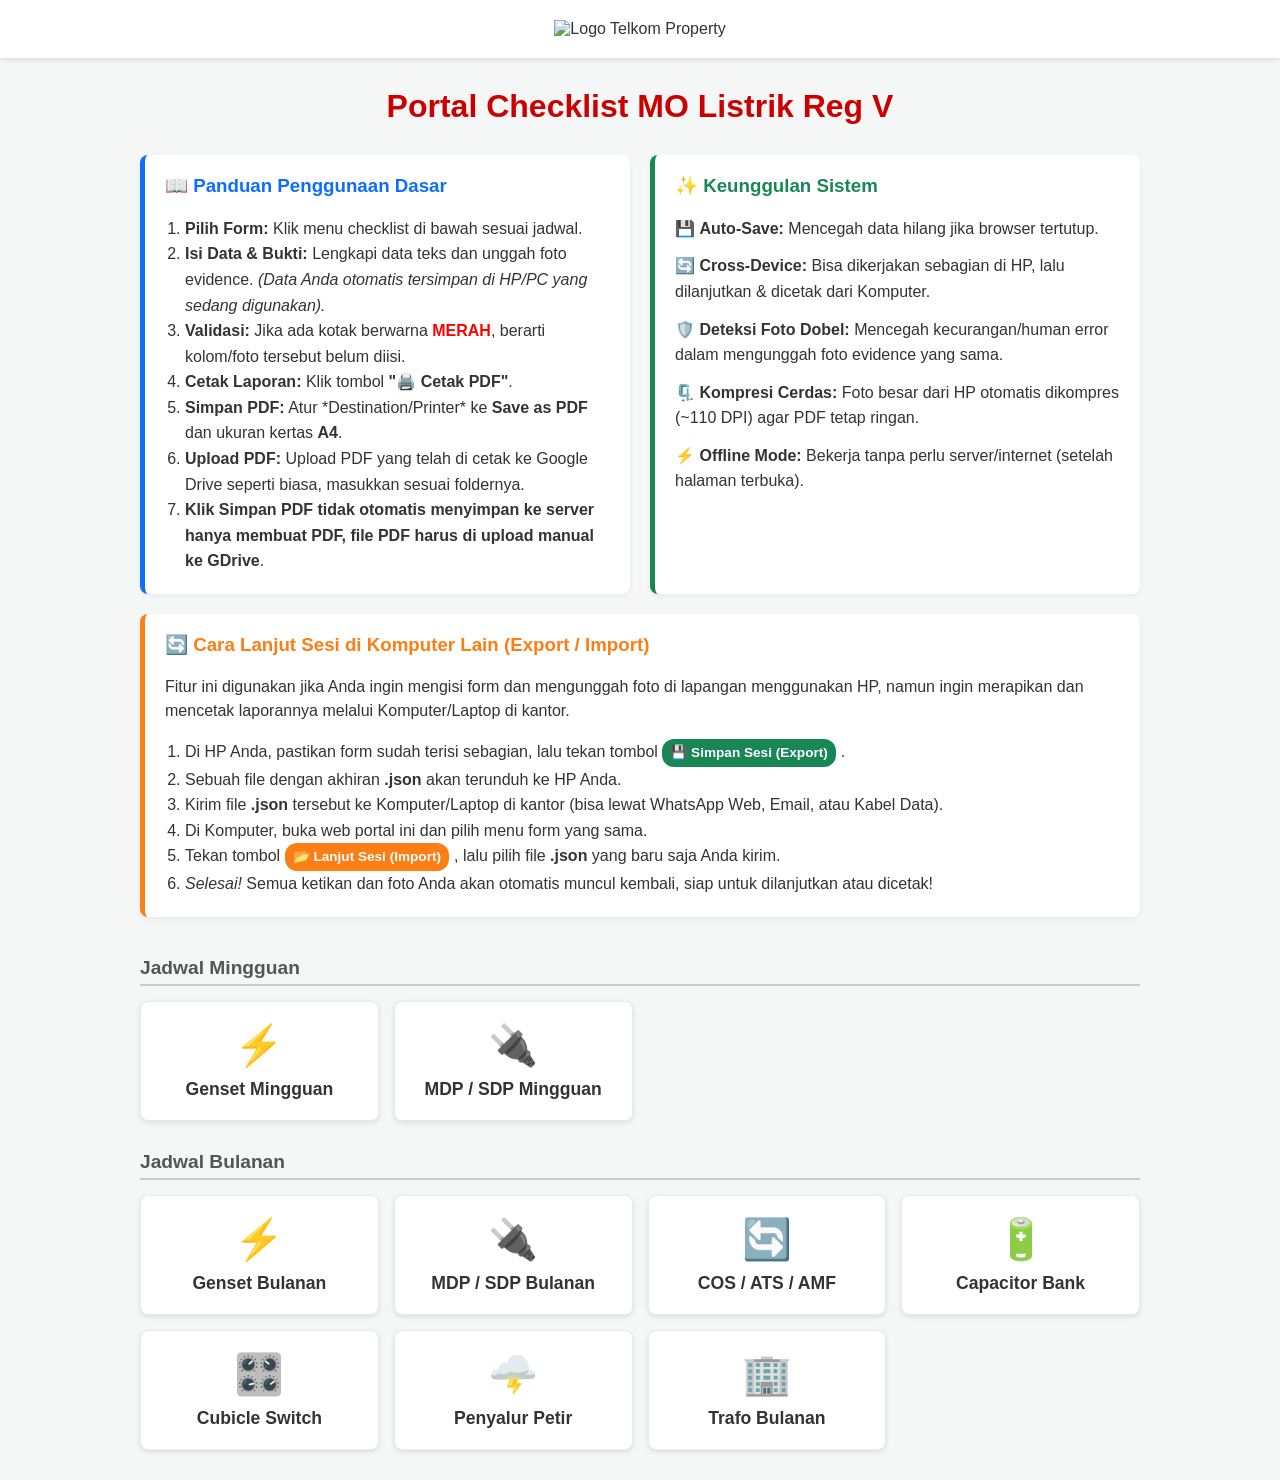
==== index.html @ 90b888e1 "Update index.html" ====
<!DOCTYPE html>
<html lang="id">
<head>
    <meta charset="UTF-8">
    <meta name="viewport" content="width=device-width, initial-scale=1.0">
    <title>Portal Checklist Operasional</title>
    <style>
        body { font-family: 'Segoe UI', Tahoma, Geneva, Verdana, sans-serif; margin: 0; padding: 0; background-color: #f4f7f6; color: #333; }
        header { background-color: #fff; padding: 20px 0; box-shadow: 0 2px 4px rgba(0,0,0,0.1); text-align: center; }
        .logo { max-width: 200px; }
        .container { max-width: 1000px; margin: 30px auto; padding: 0 20px; }
        h1 { color: #cc0000; text-align: center; margin-bottom: 30px; }
        
        /* Layout Grid untuk Panduan & Keunggulan */
        .info-section { display: grid; grid-template-columns: 1fr 1fr; gap: 20px; margin-bottom: 20px; }
        @media (max-width: 768px) { .info-section { grid-template-columns: 1fr; } }
        
        /* Gaya Kartu Panduan */
        .tutorial-card { background: #fff; border-left: 5px solid #0d6efd; padding: 20px; border-radius: 8px; box-shadow: 0 2px 5px rgba(0,0,0,0.05); }
        .tutorial-card h3 { margin-top: 0; color: #0d6efd; }
        .tutorial-card ol { padding-left: 20px; line-height: 1.6; margin-bottom: 0; }
        
        /* Gaya Kartu Keunggulan */
        .features-card { background: #fff; border-left: 5px solid #198754; padding: 20px; border-radius: 8px; box-shadow: 0 2px 5px rgba(0,0,0,0.05); }
        .features-card h3 { margin-top: 0; color: #198754; }
        .features-card ul { padding-left: 0; line-height: 1.6; list-style-type: none; margin-bottom: 0; }
        .features-card ul li { margin-bottom: 12px; }

        /* Gaya Kartu Panduan Export/Import */
        .advanced-card { background: #fff; border-left: 5px solid #fd7e14; padding: 20px; border-radius: 8px; box-shadow: 0 2px 5px rgba(0,0,0,0.05); margin-bottom: 40px; }
        .advanced-card h3 { margin-top: 0; color: #fd7e14; }
        .advanced-card p { margin-top: 0; line-height: 1.5; }
        .advanced-card ol { padding-left: 20px; line-height: 1.6; margin-bottom: 0; }
        
        /* Gaya Grid & Kad Menu */
        .category-title { margin-top: 20px; margin-bottom: 15px; border-bottom: 2px solid #ccc; padding-bottom: 5px; color: #555; font-size: 1.2em; }
        .grid { display: grid; grid-template-columns: repeat(auto-fill, minmax(220px, 1fr)); gap: 15px; margin-bottom: 30px;}
        .card { background: #fff; padding: 20px; border-radius: 8px; box-shadow: 0 2px 5px rgba(0,0,0,0.1); text-align: center; transition: transform 0.2s, box-shadow 0.2s; text-decoration: none; color: #333; display: block; border: 1px solid #eaeaea; }
        .card:hover { transform: translateY(-5px); box-shadow: 0 5px 15px rgba(0,0,0,0.15); border-color: #cc0000; }
        .card-icon { font-size: 2.5em; margin-bottom: 10px; }
        .card-title { font-weight: bold; font-size: 1.1em; }

        /* Label Badge untuk highlight */
        .badge { display: inline-block; padding: 3px 8px; border-radius: 12px; font-size: 0.85em; font-weight: bold; color: white; margin-right: 5px;}
        .badge-green { background-color: #198754; }
        .badge-orange { background-color: #fd7e14; }
    </style>
</head>
<body>
    <header>
        <img src="https://telkomproperty.co.id/_next/image?url=%2F_next%2Fstatic%2Fmedia%2FlogoTelkomHeader.ff908c55.png&w=3840&q=75" alt="Logo Telkom Property" class="logo">
    </header>

    <div class="container">
        <h1>Portal Checklist MO Listrik Reg V</h1>

        <div class="info-section">
            <div class="tutorial-card">
                <h3>📖 Panduan Penggunaan Dasar</h3>
                <ol>
                    <li><b>Pilih Form:</b> Klik menu checklist di bawah sesuai jadwal.</li>
                    <li><b>Isi Data & Bukti:</b> Lengkapi data teks dan unggah foto evidence. <i>(Data Anda otomatis tersimpan di HP/PC yang sedang digunakan).</i></li>
                    <li><b>Validasi:</b> Jika ada kotak berwarna <span style="color:red; font-weight:bold;">MERAH</span>, berarti kolom/foto tersebut belum diisi.</li>
                    <li><b>Cetak Laporan:</b> Klik tombol <b>"🖨️ Cetak PDF"</b>.</li>
                    <li><b>Simpan PDF:</b> Atur *Destination/Printer* ke <b>Save as PDF</b> dan ukuran kertas <b>A4</b>.</li>
                    <li><b>Upload PDF:</b> Upload PDF yang telah di cetak ke Google Drive seperti biasa, masukkan sesuai foldernya.</li>
                    <li><b>Klik Simpan PDF tidak otomatis menyimpan ke server hanya membuat PDF, file PDF harus di upload manual ke GDrive</b>.</li>
                </ol>
            </div>

            <div class="features-card">
                <h3>✨ Keunggulan Sistem</h3>
                <ul>
                    <li>💾 <b>Auto-Save:</b> Mencegah data hilang jika browser tertutup.</li>
                    <li>🔄 <b>Cross-Device:</b> Bisa dikerjakan sebagian di HP, lalu dilanjutkan & dicetak dari Komputer.</li>
                    <li>🛡️ <b>Deteksi Foto Dobel:</b> Mencegah kecurangan/human error dalam mengunggah foto evidence yang sama.</li>
                    <li>🗜️ <b>Kompresi Cerdas:</b> Foto besar dari HP otomatis dikompres (~110 DPI) agar PDF tetap ringan.</li>
                    <li>⚡ <b>Offline Mode:</b> Bekerja tanpa perlu server/internet (setelah halaman terbuka).</li>
                </ul>
            </div>
        </div>

        <div class="advanced-card">
            <h3>🔄 Cara Lanjut Sesi di Komputer Lain (Export / Import)</h3>
            <p>Fitur ini digunakan jika Anda ingin mengisi form dan mengunggah foto di lapangan menggunakan HP, namun ingin merapikan dan mencetak laporannya melalui Komputer/Laptop di kantor.</p>
            <ol>
                <li>Di HP Anda, pastikan form sudah terisi sebagian, lalu tekan tombol <span class="badge badge-green">💾 Simpan Sesi (Export)</span>.</li>
                <li>Sebuah file dengan akhiran <b>.json</b> akan terunduh ke HP Anda.</li>
                <li>Kirim file <b>.json</b> tersebut ke Komputer/Laptop di kantor (bisa lewat WhatsApp Web, Email, atau Kabel Data).</li>
                <li>Di Komputer, buka web portal ini dan pilih menu form yang sama.</li>
                <li>Tekan tombol <span class="badge badge-orange">📂 Lanjut Sesi (Import)</span>, lalu pilih file <b>.json</b> yang baru saja Anda kirim.</li>
                <li><i>Selesai!</i> Semua ketikan dan foto Anda akan otomatis muncul kembali, siap untuk dilanjutkan atau dicetak!</li>
            </ol>
        </div>

        <h2 class="category-title">Jadwal Mingguan</h2>
        <div class="grid">
            <a href="GENSET_MINGGUAN.html" class="card">
                <div class="card-icon">⚡</div>
                <div class="card-title">Genset Mingguan</div>
            </a>
            <a href="MDP_SDP_MINGGUAN.html" class="card">
                <div class="card-icon">🔌</div>
                <div class="card-title">MDP / SDP Mingguan</div>
            </a>
        </div>

        <h2 class="category-title">Jadwal Bulanan</h2>
        <div class="grid">
            <a href="GENSET_BULANAN.html" class="card">
                <div class="card-icon">⚡</div>
                <div class="card-title">Genset Bulanan</div>
            </a>
            <a href="MDP_SDP_BULANAN.html" class="card">
                <div class="card-icon">🔌</div>
                <div class="card-title">MDP / SDP Bulanan</div>
            </a>
            <a href="PEMERIKSAAN_COS_ATS.html" class="card">
                <div class="card-icon">🔄</div>
                <div class="card-title">COS / ATS / AMF</div>
            </a>
            <a href="CAPACITOR_BULANAN.html" class="card">
                <div class="card-icon">🔋</div>
                <div class="card-title">Capacitor Bank</div>
            </a>
            <a href="CUBICLE_SWITCH_BULANAN.html" class="card">
                <div class="card-icon">🎛️</div>
                <div class="card-title">Cubicle Switch</div>
            </a>
            <a href="PENYALUR_PETIR_BULANAN.html" class="card">
                <div class="card-icon">🌩️</div>
                <div class="card-title">Penyalur Petir</div>
            </a>
            <a href="TRAFO_BULANAN.html" class="card">
                <div class="card-icon">🏢</div>
                <div class="card-title">Trafo Bulanan</div>
            </a>
        </div>
    </div>
</body>

</html>
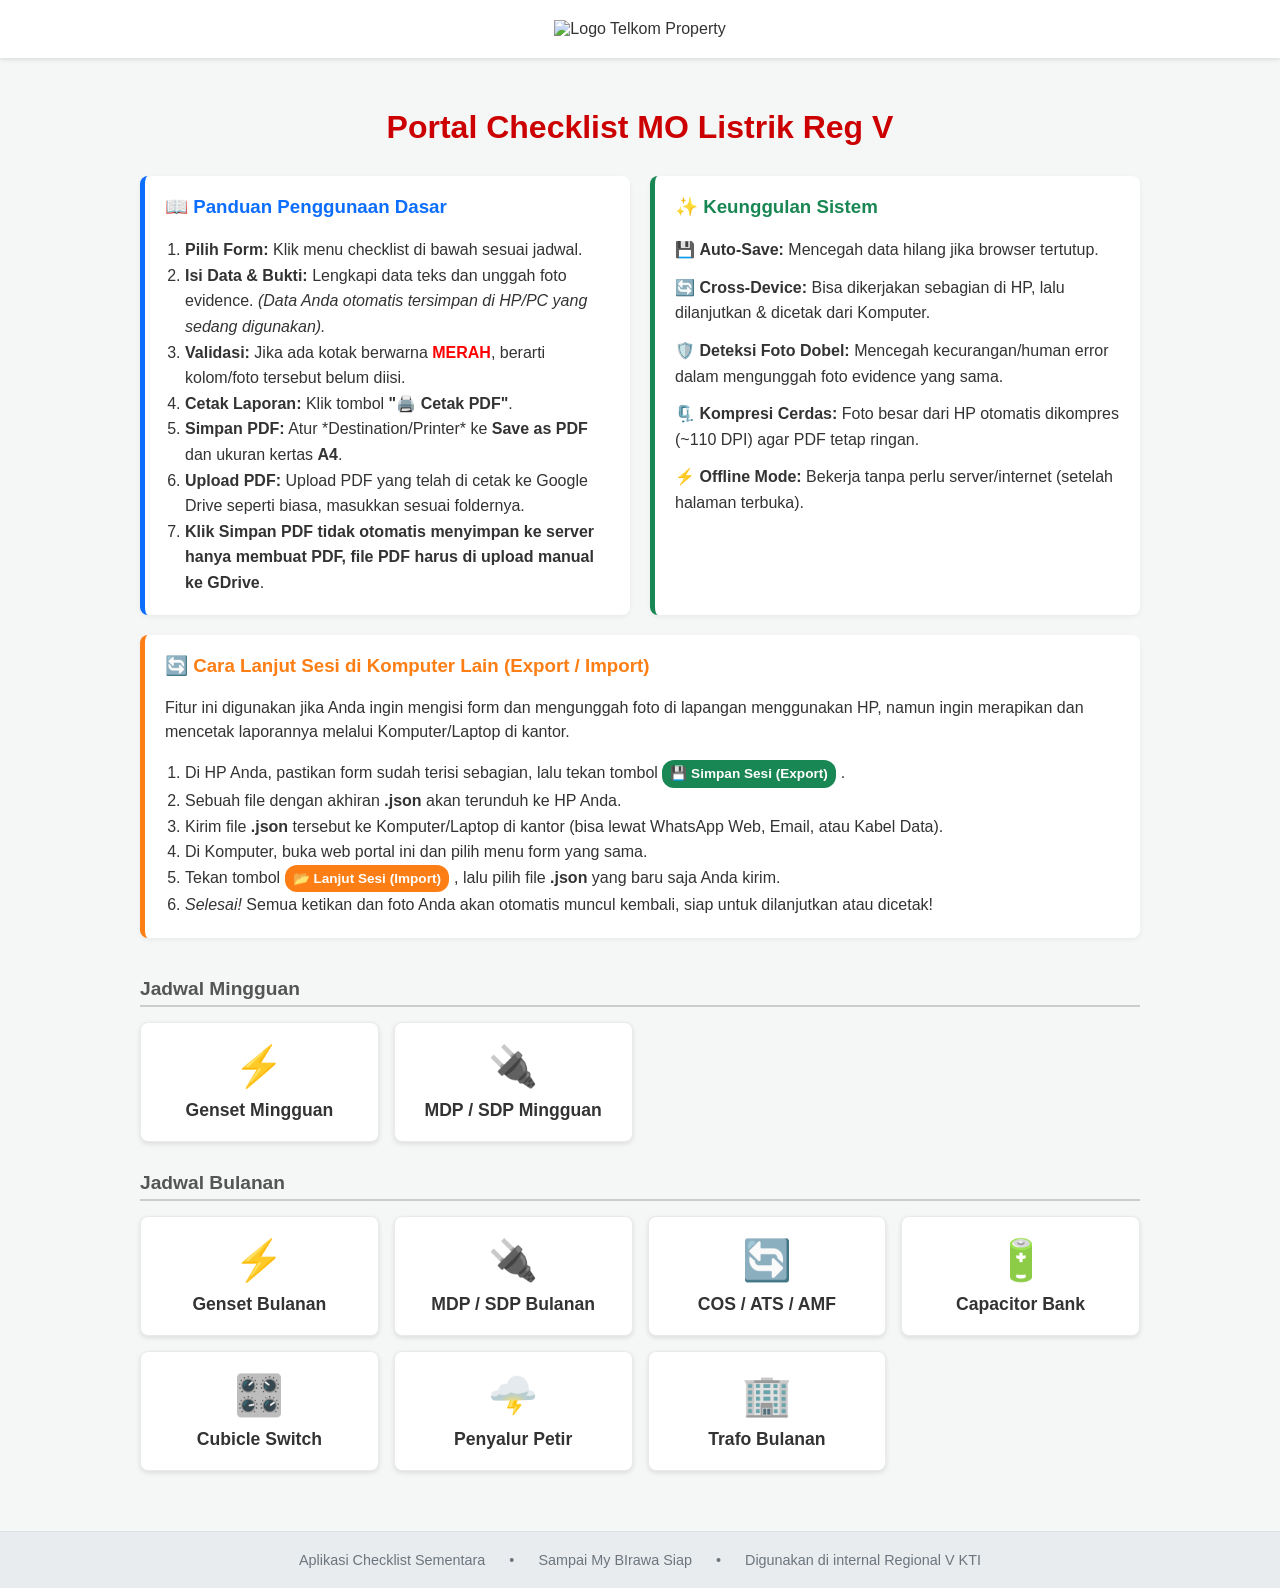
==== commit b088664c: "Update index.html" ====
--- a/index.html
+++ b/index.html
@@ -5,10 +5,10 @@
     <meta name="viewport" content="width=device-width, initial-scale=1.0">
     <title>Portal Checklist Operasional</title>
     <style>
-        body { font-family: 'Segoe UI', Tahoma, Geneva, Verdana, sans-serif; margin: 0; padding: 0; background-color: #f4f7f6; color: #333; }
+        body { font-family: 'Segoe UI', Tahoma, Geneva, Verdana, sans-serif; margin: 0; padding: 0; background-color: #f4f7f6; color: #333; display: flex; flex-direction: column; min-height: 100vh; }
         header { background-color: #fff; padding: 20px 0; box-shadow: 0 2px 4px rgba(0,0,0,0.1); text-align: center; }
         .logo { max-width: 200px; }
-        .container { max-width: 1000px; margin: 30px auto; padding: 0 20px; }
+        .container { max-width: 1000px; margin: 30px auto; padding: 0 20px; flex: 1; }
         h1 { color: #cc0000; text-align: center; margin-bottom: 30px; }
         
         /* Layout Grid untuk Panduan & Keunggulan */
@@ -44,6 +44,25 @@
         .badge { display: inline-block; padding: 3px 8px; border-radius: 12px; font-size: 0.85em; font-weight: bold; color: white; margin-right: 5px;}
         .badge-green { background-color: #198754; }
         .badge-orange { background-color: #fd7e14; }
+
+        /* Gaya Footer Baru */
+        footer {
+            background-color: #e9ecef;
+            color: #6c757d;
+            text-align: center;
+            padding: 20px;
+            font-size: 0.9em;
+            border-top: 1px solid #dee2e6;
+            margin-top: auto;
+        }
+        footer span {
+            display: inline-block;
+            margin: 0 10px;
+        }
+        @media (max-width: 768px) {
+            footer span { display: block; margin: 5px 0; }
+            footer .separator { display: none; }
+        }
     </style>
 </head>
 <body>
@@ -137,6 +156,14 @@
             </a>
         </div>
     </div>
+
+    <footer>
+        <span>Aplikasi Checklist Sementara</span> 
+        <span class="separator">&bull;</span> 
+        <span>Sampai My BIrawa Siap</span> 
+        <span class="separator">&bull;</span> 
+        <span>Digunakan di internal Regional V KTI</span>
+    </footer>
+
 </body>
-
 </html>
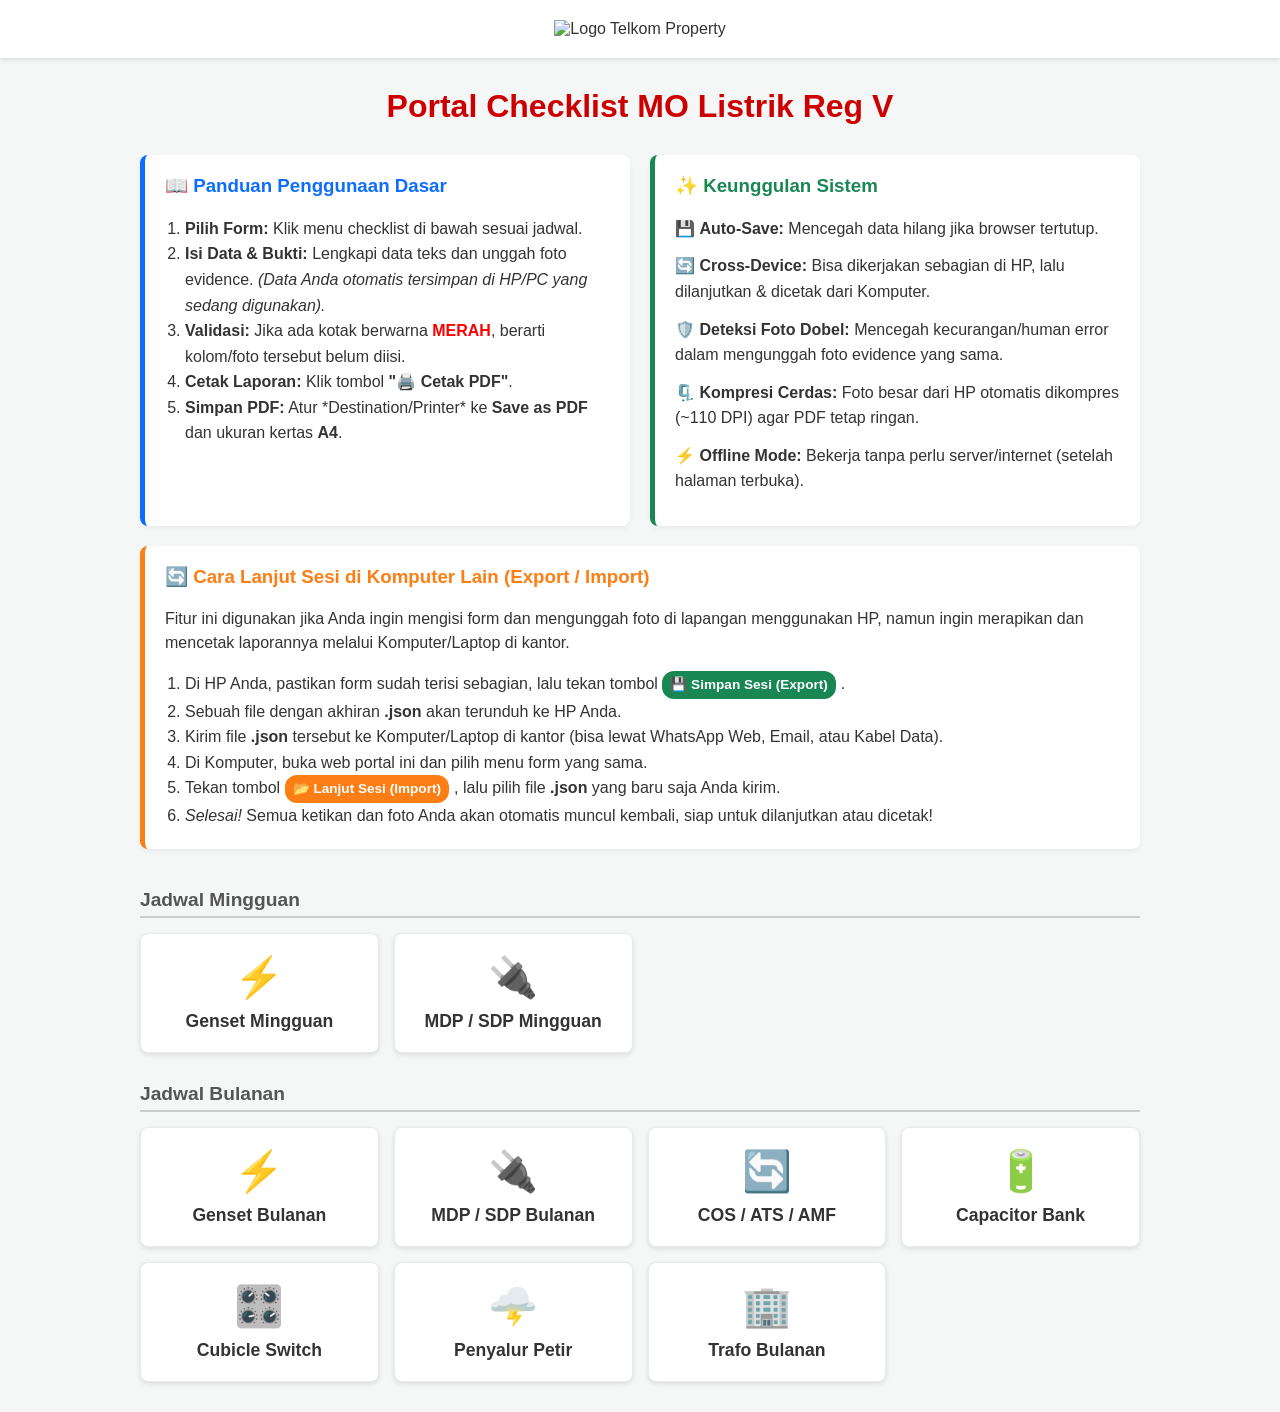
==== commit b10a841b: "Add files via upload" ====
--- a/index.html
+++ b/index.html
@@ -5,10 +5,10 @@
     <meta name="viewport" content="width=device-width, initial-scale=1.0">
     <title>Portal Checklist Operasional</title>
     <style>
-        body { font-family: 'Segoe UI', Tahoma, Geneva, Verdana, sans-serif; margin: 0; padding: 0; background-color: #f4f7f6; color: #333; display: flex; flex-direction: column; min-height: 100vh; }
+        body { font-family: 'Segoe UI', Tahoma, Geneva, Verdana, sans-serif; margin: 0; padding: 0; background-color: #f4f7f6; color: #333; }
         header { background-color: #fff; padding: 20px 0; box-shadow: 0 2px 4px rgba(0,0,0,0.1); text-align: center; }
         .logo { max-width: 200px; }
-        .container { max-width: 1000px; margin: 30px auto; padding: 0 20px; flex: 1; }
+        .container { max-width: 1000px; margin: 30px auto; padding: 0 20px; }
         h1 { color: #cc0000; text-align: center; margin-bottom: 30px; }
         
         /* Layout Grid untuk Panduan & Keunggulan */
@@ -44,25 +44,6 @@
         .badge { display: inline-block; padding: 3px 8px; border-radius: 12px; font-size: 0.85em; font-weight: bold; color: white; margin-right: 5px;}
         .badge-green { background-color: #198754; }
         .badge-orange { background-color: #fd7e14; }
-
-        /* Gaya Footer Baru */
-        footer {
-            background-color: #e9ecef;
-            color: #6c757d;
-            text-align: center;
-            padding: 20px;
-            font-size: 0.9em;
-            border-top: 1px solid #dee2e6;
-            margin-top: auto;
-        }
-        footer span {
-            display: inline-block;
-            margin: 0 10px;
-        }
-        @media (max-width: 768px) {
-            footer span { display: block; margin: 5px 0; }
-            footer .separator { display: none; }
-        }
     </style>
 </head>
 <body>
@@ -82,8 +63,6 @@
                     <li><b>Validasi:</b> Jika ada kotak berwarna <span style="color:red; font-weight:bold;">MERAH</span>, berarti kolom/foto tersebut belum diisi.</li>
                     <li><b>Cetak Laporan:</b> Klik tombol <b>"🖨️ Cetak PDF"</b>.</li>
                     <li><b>Simpan PDF:</b> Atur *Destination/Printer* ke <b>Save as PDF</b> dan ukuran kertas <b>A4</b>.</li>
-                    <li><b>Upload PDF:</b> Upload PDF yang telah di cetak ke Google Drive seperti biasa, masukkan sesuai foldernya.</li>
-                    <li><b>Klik Simpan PDF tidak otomatis menyimpan ke server hanya membuat PDF, file PDF harus di upload manual ke GDrive</b>.</li>
                 </ol>
             </div>
 
@@ -156,14 +135,5 @@
             </a>
         </div>
     </div>
-
-    <footer>
-        <span>Aplikasi Checklist Sementara</span> 
-        <span class="separator">&bull;</span> 
-        <span>Sampai My BIrawa Siap</span> 
-        <span class="separator">&bull;</span> 
-        <span>Digunakan di internal Regional V KTI</span>
-    </footer>
-
 </body>
-</html>
+</html>
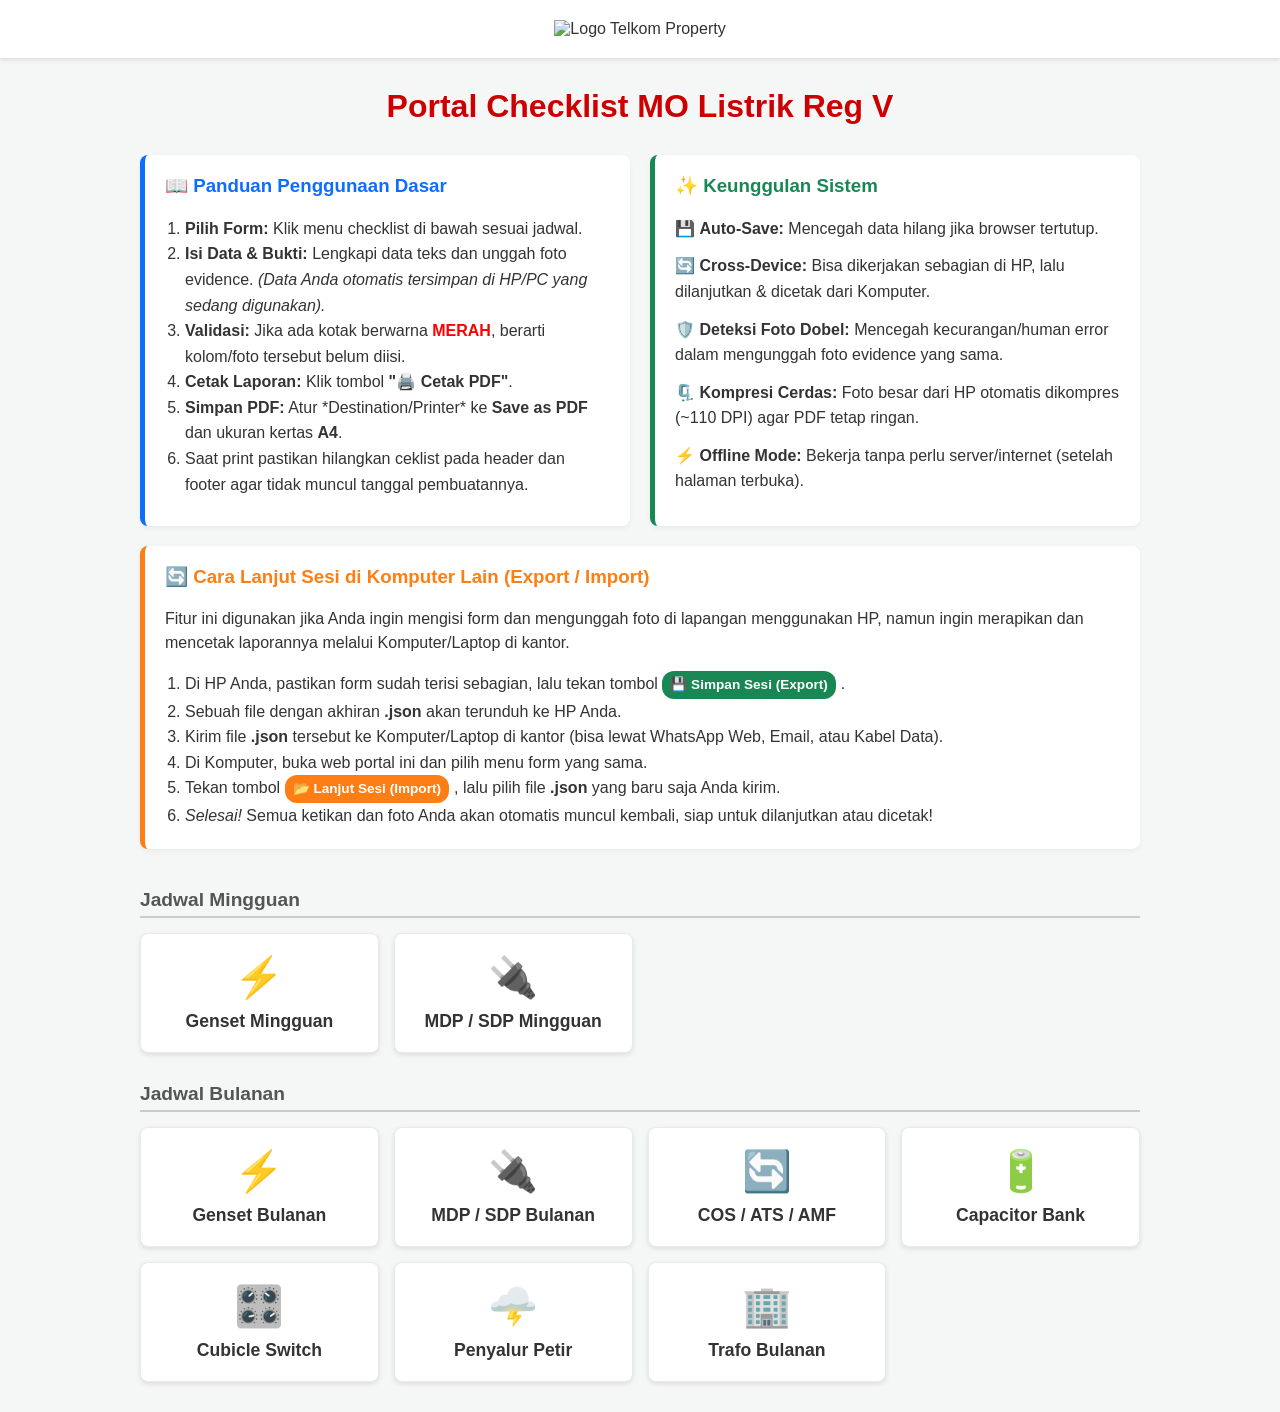
==== commit d55785e3: "Update index.html" ====
--- a/index.html
+++ b/index.html
@@ -63,6 +63,7 @@
                     <li><b>Validasi:</b> Jika ada kotak berwarna <span style="color:red; font-weight:bold;">MERAH</span>, berarti kolom/foto tersebut belum diisi.</li>
                     <li><b>Cetak Laporan:</b> Klik tombol <b>"🖨️ Cetak PDF"</b>.</li>
                     <li><b>Simpan PDF:</b> Atur *Destination/Printer* ke <b>Save as PDF</b> dan ukuran kertas <b>A4</b>.</li>
+                    <li>Saat print pastikan hilangkan ceklist pada header dan footer agar tidak muncul tanggal pembuatannya.</li>
                 </ol>
             </div>
 
@@ -136,4 +137,4 @@
         </div>
     </div>
 </body>
-</html>+</html>
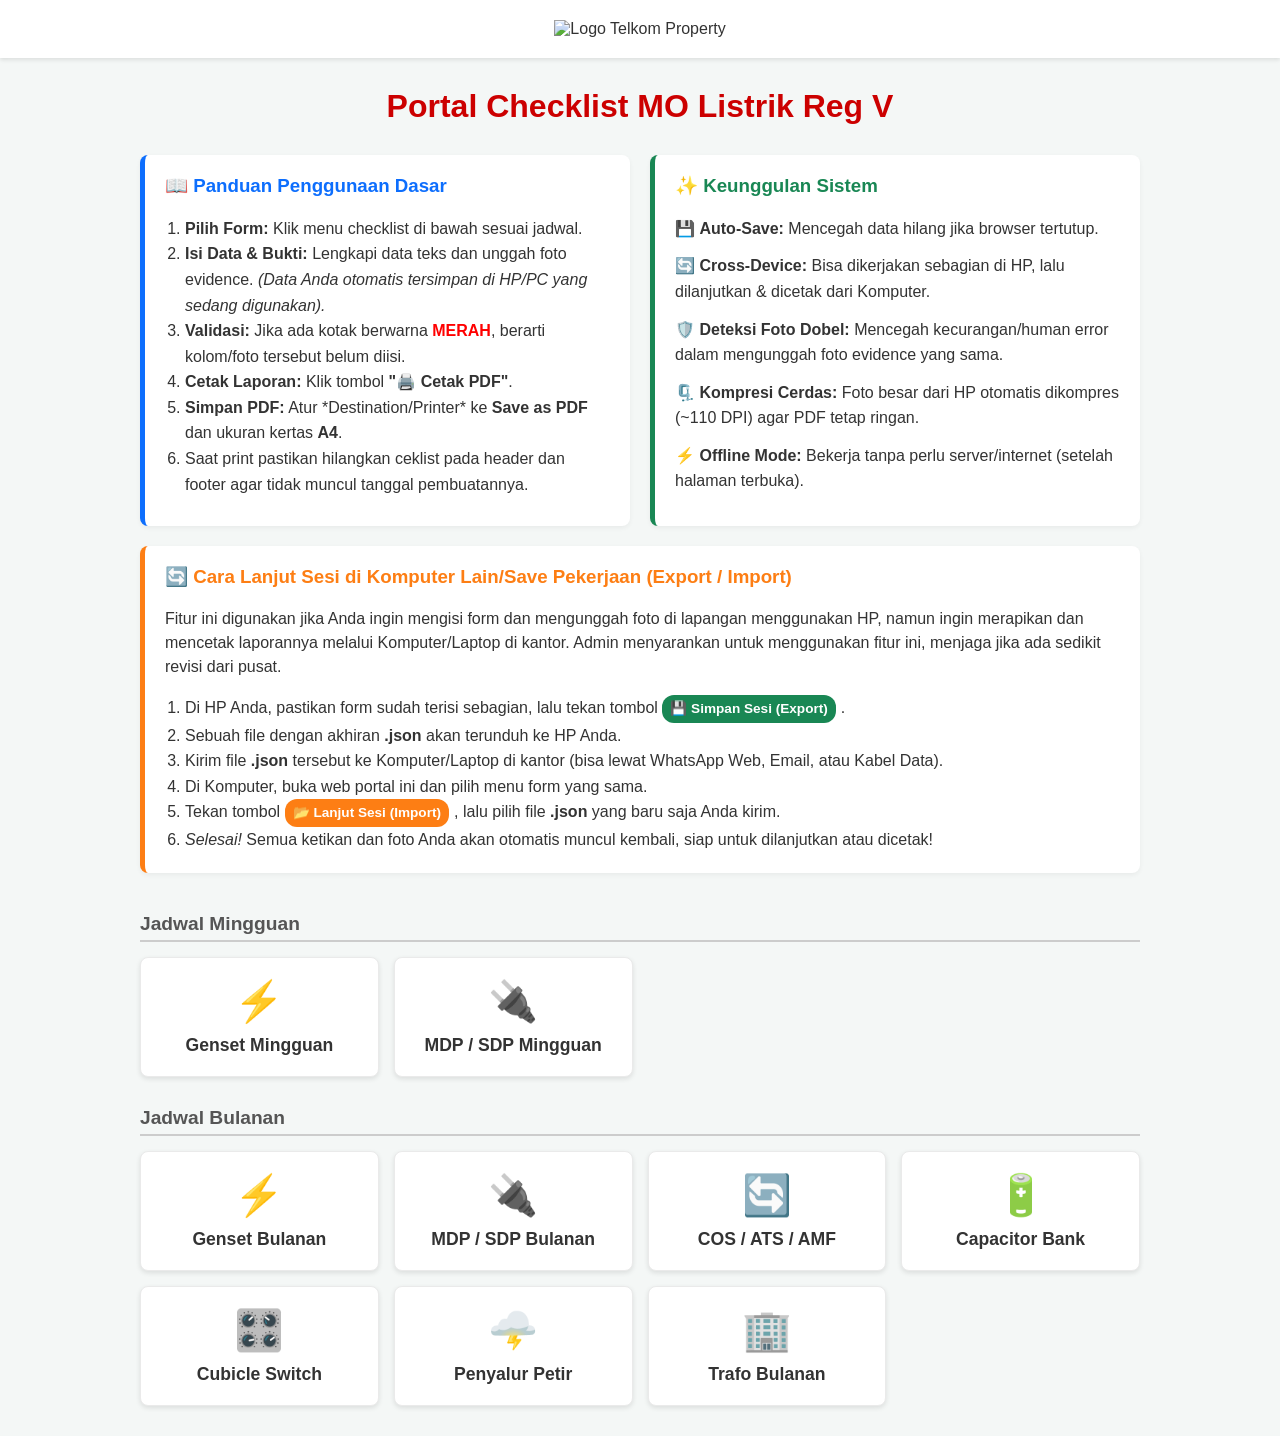
==== commit 7c6c0f46: "Update index.html" ====
--- a/index.html
+++ b/index.html
@@ -80,8 +80,9 @@
         </div>
 
         <div class="advanced-card">
-            <h3>🔄 Cara Lanjut Sesi di Komputer Lain (Export / Import)</h3>
-            <p>Fitur ini digunakan jika Anda ingin mengisi form dan mengunggah foto di lapangan menggunakan HP, namun ingin merapikan dan mencetak laporannya melalui Komputer/Laptop di kantor.</p>
+            <h3>🔄 Cara Lanjut Sesi di Komputer Lain/Save Pekerjaan (Export / Import)</h3>
+            <p>Fitur ini digunakan jika Anda ingin mengisi form dan mengunggah foto di lapangan menggunakan HP, namun ingin merapikan dan mencetak laporannya melalui Komputer/Laptop di kantor.
+            Admin menyarankan untuk menggunakan fitur ini, menjaga jika ada sedikit revisi dari pusat.</p>
             <ol>
                 <li>Di HP Anda, pastikan form sudah terisi sebagian, lalu tekan tombol <span class="badge badge-green">💾 Simpan Sesi (Export)</span>.</li>
                 <li>Sebuah file dengan akhiran <b>.json</b> akan terunduh ke HP Anda.</li>
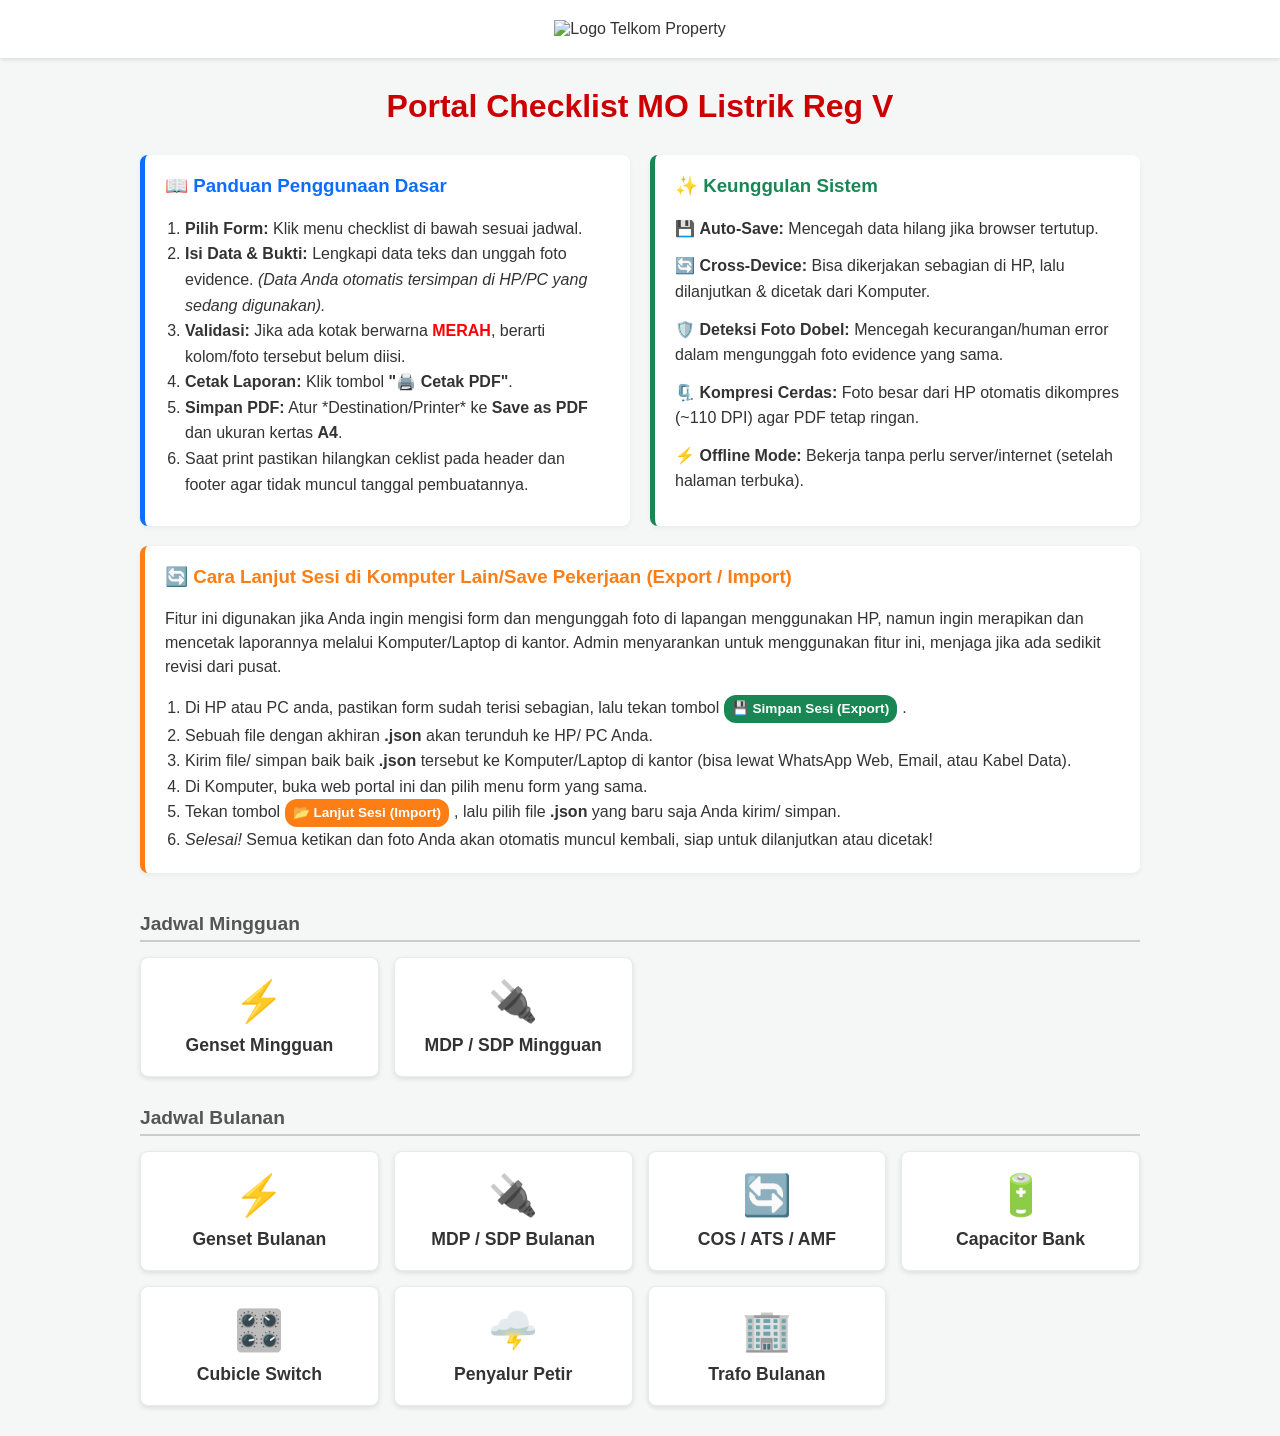
==== commit 6153abc3: "Update index.html" ====
--- a/index.html
+++ b/index.html
@@ -84,11 +84,11 @@
             <p>Fitur ini digunakan jika Anda ingin mengisi form dan mengunggah foto di lapangan menggunakan HP, namun ingin merapikan dan mencetak laporannya melalui Komputer/Laptop di kantor.
             Admin menyarankan untuk menggunakan fitur ini, menjaga jika ada sedikit revisi dari pusat.</p>
             <ol>
-                <li>Di HP Anda, pastikan form sudah terisi sebagian, lalu tekan tombol <span class="badge badge-green">💾 Simpan Sesi (Export)</span>.</li>
-                <li>Sebuah file dengan akhiran <b>.json</b> akan terunduh ke HP Anda.</li>
-                <li>Kirim file <b>.json</b> tersebut ke Komputer/Laptop di kantor (bisa lewat WhatsApp Web, Email, atau Kabel Data).</li>
+                <li>Di HP atau PC anda, pastikan form sudah terisi sebagian, lalu tekan tombol <span class="badge badge-green">💾 Simpan Sesi (Export)</span>.</li>
+                <li>Sebuah file dengan akhiran <b>.json</b> akan terunduh ke HP/ PC Anda.</li>
+                <li>Kirim file/ simpan baik baik <b>.json</b> tersebut ke Komputer/Laptop di kantor (bisa lewat WhatsApp Web, Email, atau Kabel Data).</li>
                 <li>Di Komputer, buka web portal ini dan pilih menu form yang sama.</li>
-                <li>Tekan tombol <span class="badge badge-orange">📂 Lanjut Sesi (Import)</span>, lalu pilih file <b>.json</b> yang baru saja Anda kirim.</li>
+                <li>Tekan tombol <span class="badge badge-orange">📂 Lanjut Sesi (Import)</span>, lalu pilih file <b>.json</b> yang baru saja Anda kirim/ simpan.</li>
                 <li><i>Selesai!</i> Semua ketikan dan foto Anda akan otomatis muncul kembali, siap untuk dilanjutkan atau dicetak!</li>
             </ol>
         </div>
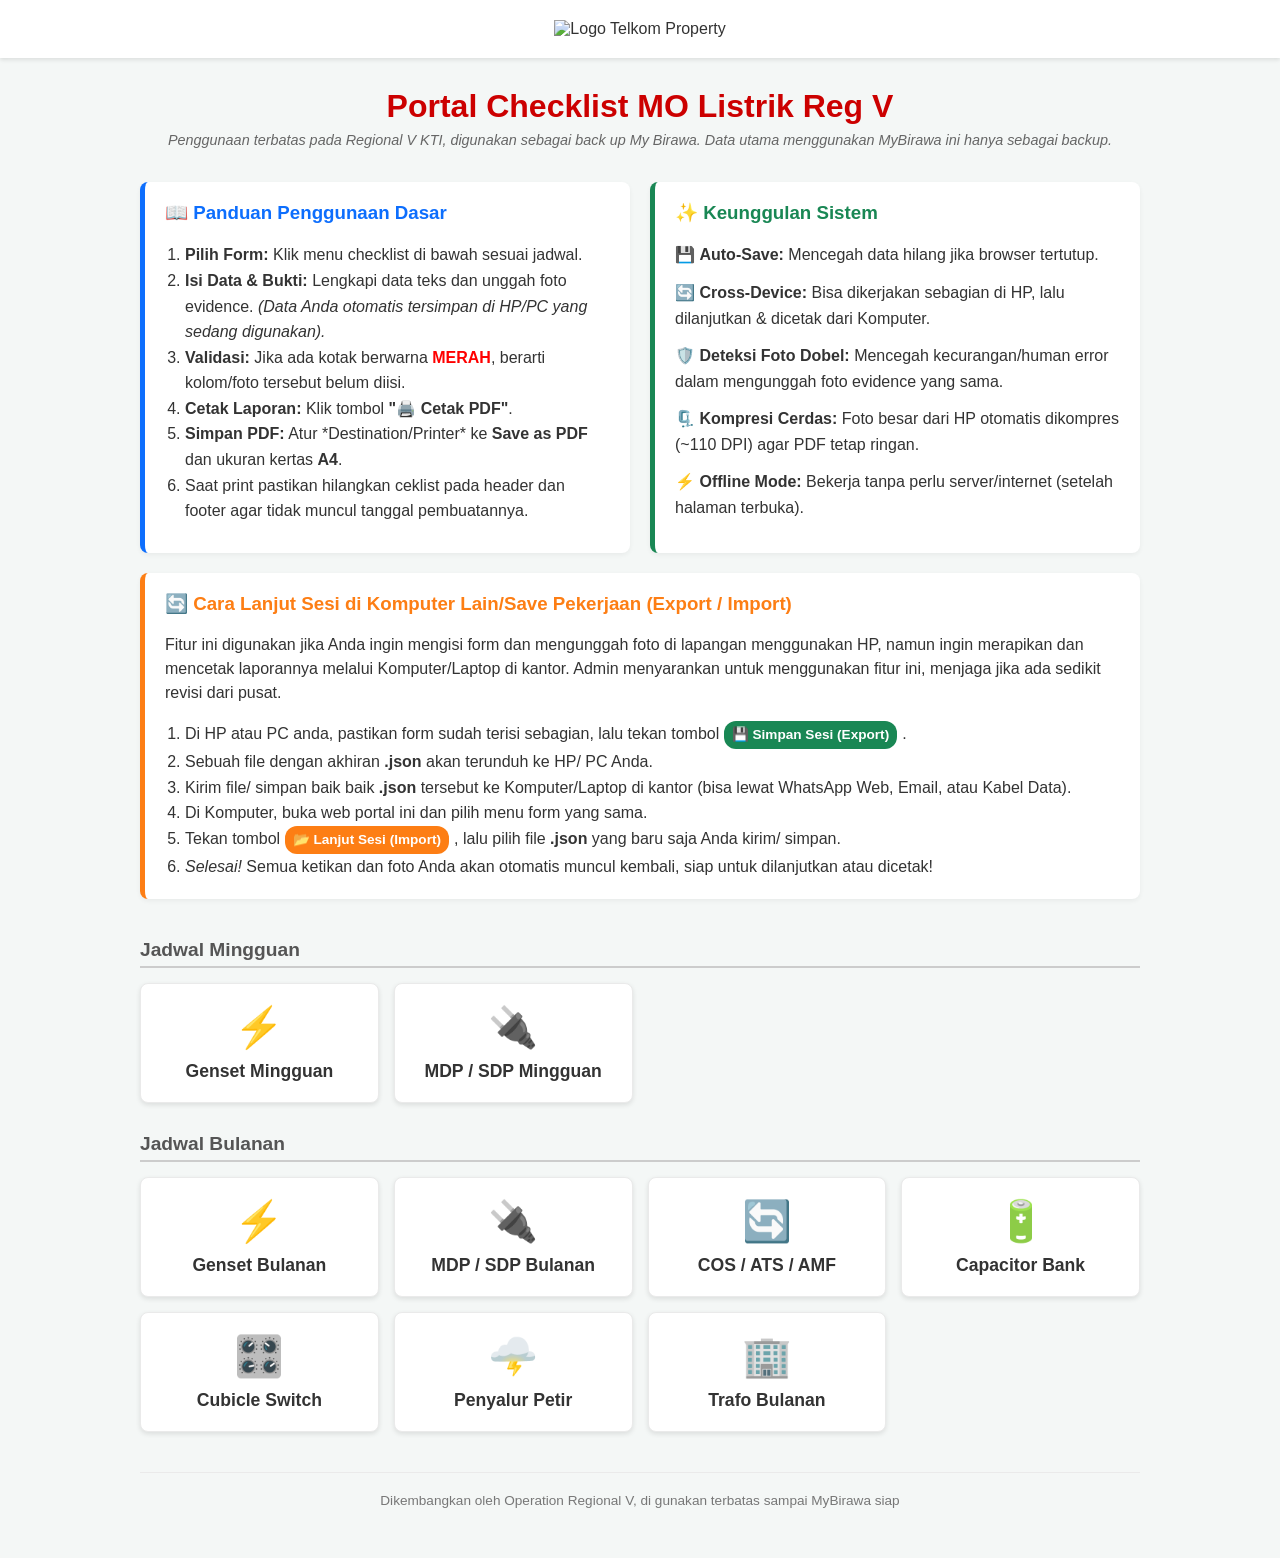
==== commit 32917655: "Update index.html" ====
--- a/index.html
+++ b/index.html
@@ -9,30 +9,36 @@
         header { background-color: #fff; padding: 20px 0; box-shadow: 0 2px 4px rgba(0,0,0,0.1); text-align: center; }
         .logo { max-width: 200px; }
         .container { max-width: 1000px; margin: 30px auto; padding: 0 20px; }
-        h1 { color: #cc0000; text-align: center; margin-bottom: 30px; }
         
-        /* Layout Grid untuk Panduan & Keunggulan */
+        h1 { color: #cc0000; text-align: center; margin-bottom: 5px; } 
+        
+        .subtitle { 
+            text-align: center; 
+            font-size: 0.9em; 
+            color: #666; 
+            font-style: italic; 
+            margin-top: 0; 
+            margin-bottom: 30px; 
+            line-height: 1.5; 
+        }
+        
         .info-section { display: grid; grid-template-columns: 1fr 1fr; gap: 20px; margin-bottom: 20px; }
         @media (max-width: 768px) { .info-section { grid-template-columns: 1fr; } }
         
-        /* Gaya Kartu Panduan */
         .tutorial-card { background: #fff; border-left: 5px solid #0d6efd; padding: 20px; border-radius: 8px; box-shadow: 0 2px 5px rgba(0,0,0,0.05); }
         .tutorial-card h3 { margin-top: 0; color: #0d6efd; }
         .tutorial-card ol { padding-left: 20px; line-height: 1.6; margin-bottom: 0; }
         
-        /* Gaya Kartu Keunggulan */
         .features-card { background: #fff; border-left: 5px solid #198754; padding: 20px; border-radius: 8px; box-shadow: 0 2px 5px rgba(0,0,0,0.05); }
         .features-card h3 { margin-top: 0; color: #198754; }
         .features-card ul { padding-left: 0; line-height: 1.6; list-style-type: none; margin-bottom: 0; }
         .features-card ul li { margin-bottom: 12px; }
 
-        /* Gaya Kartu Panduan Export/Import */
         .advanced-card { background: #fff; border-left: 5px solid #fd7e14; padding: 20px; border-radius: 8px; box-shadow: 0 2px 5px rgba(0,0,0,0.05); margin-bottom: 40px; }
         .advanced-card h3 { margin-top: 0; color: #fd7e14; }
         .advanced-card p { margin-top: 0; line-height: 1.5; }
         .advanced-card ol { padding-left: 20px; line-height: 1.6; margin-bottom: 0; }
         
-        /* Gaya Grid & Kad Menu */
         .category-title { margin-top: 20px; margin-bottom: 15px; border-bottom: 2px solid #ccc; padding-bottom: 5px; color: #555; font-size: 1.2em; }
         .grid { display: grid; grid-template-columns: repeat(auto-fill, minmax(220px, 1fr)); gap: 15px; margin-bottom: 30px;}
         .card { background: #fff; padding: 20px; border-radius: 8px; box-shadow: 0 2px 5px rgba(0,0,0,0.1); text-align: center; transition: transform 0.2s, box-shadow 0.2s; text-decoration: none; color: #333; display: block; border: 1px solid #eaeaea; }
@@ -40,10 +46,19 @@
         .card-icon { font-size: 2.5em; margin-bottom: 10px; }
         .card-title { font-weight: bold; font-size: 1.1em; }
 
-        /* Label Badge untuk highlight */
         .badge { display: inline-block; padding: 3px 8px; border-radius: 12px; font-size: 0.85em; font-weight: bold; color: white; margin-right: 5px;}
         .badge-green { background-color: #198754; }
         .badge-orange { background-color: #fd7e14; }
+
+        /* Tambahan gaya untuk Footer */
+        .site-footer {
+            text-align: center;
+            padding: 20px;
+            margin-top: 40px;
+            border-top: 1px solid #eaeaea;
+            color: #777;
+            font-size: 0.85em;
+        }
     </style>
 </head>
 <body>
@@ -53,6 +68,8 @@
 
     <div class="container">
         <h1>Portal Checklist MO Listrik Reg V</h1>
+        
+        <p class="subtitle">Penggunaan terbatas pada Regional V KTI, digunakan sebagai back up My Birawa. Data utama menggunakan MyBirawa ini hanya sebagai backup.</p>
 
         <div class="info-section">
             <div class="tutorial-card">
@@ -136,6 +153,11 @@
                 <div class="card-title">Trafo Bulanan</div>
             </a>
         </div>
+        
+        <footer class="site-footer">
+            Dikembangkan oleh Operation Regional V, di gunakan terbatas sampai MyBirawa siap
+        </footer>
+        
     </div>
 </body>
 </html>
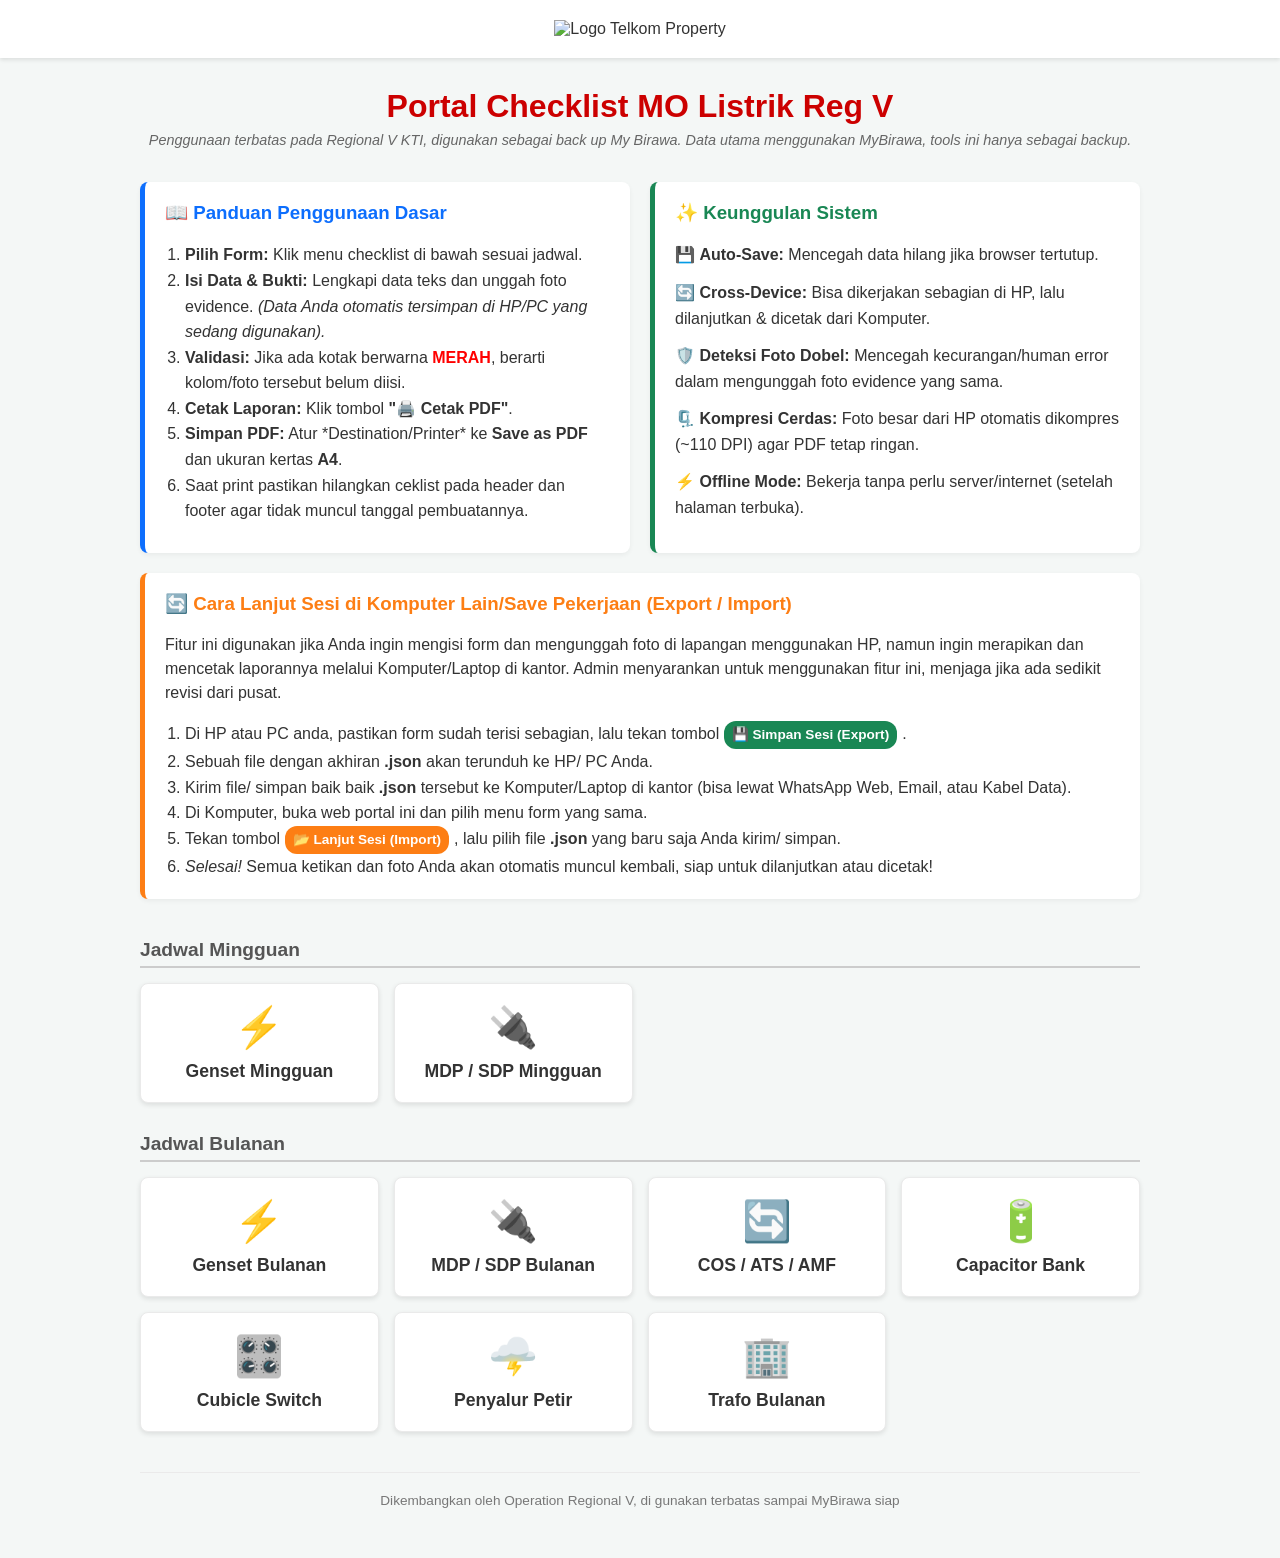
==== commit 46b3ae45: "Update index.html" ====
--- a/index.html
+++ b/index.html
@@ -69,7 +69,7 @@
     <div class="container">
         <h1>Portal Checklist MO Listrik Reg V</h1>
         
-        <p class="subtitle">Penggunaan terbatas pada Regional V KTI, digunakan sebagai back up My Birawa. Data utama menggunakan MyBirawa ini hanya sebagai backup.</p>
+        <p class="subtitle">Penggunaan terbatas pada Regional V KTI, digunakan sebagai back up My Birawa. Data utama menggunakan MyBirawa, tools ini hanya sebagai backup.</p>
 
         <div class="info-section">
             <div class="tutorial-card">
